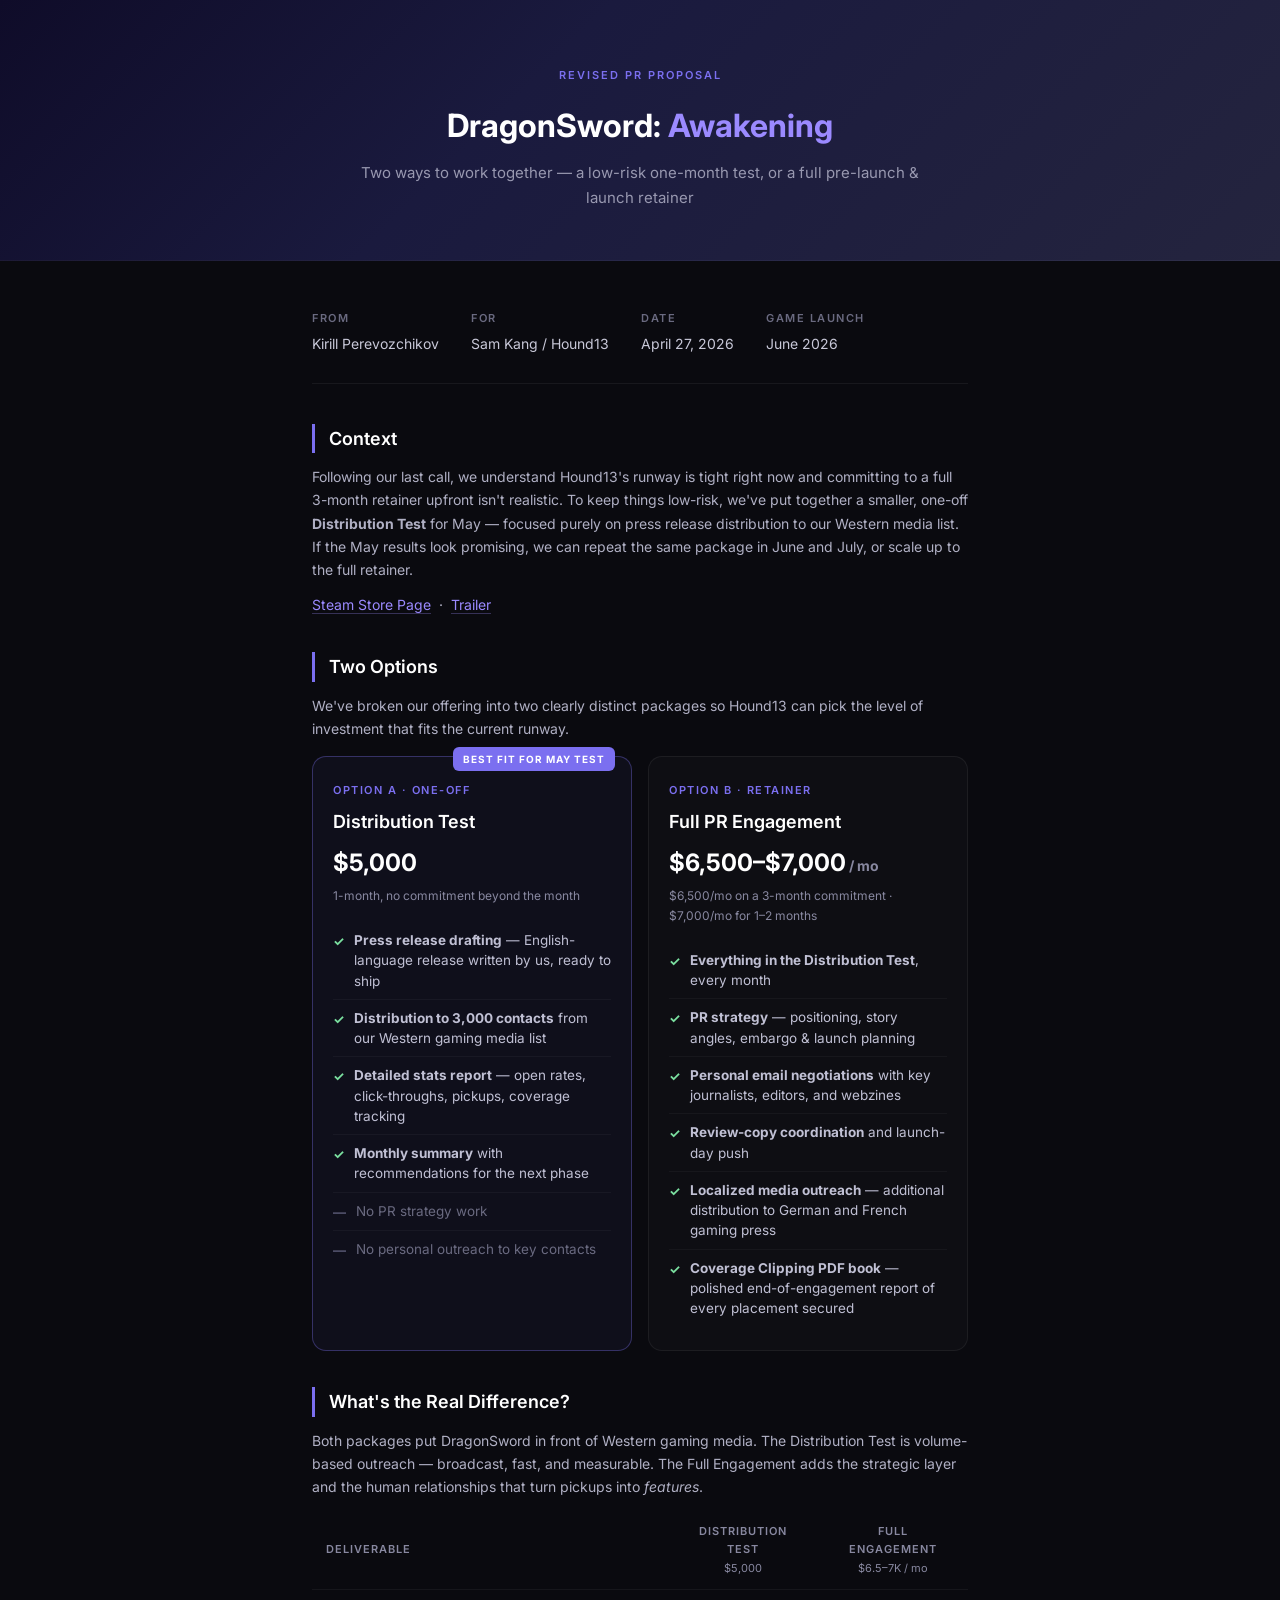
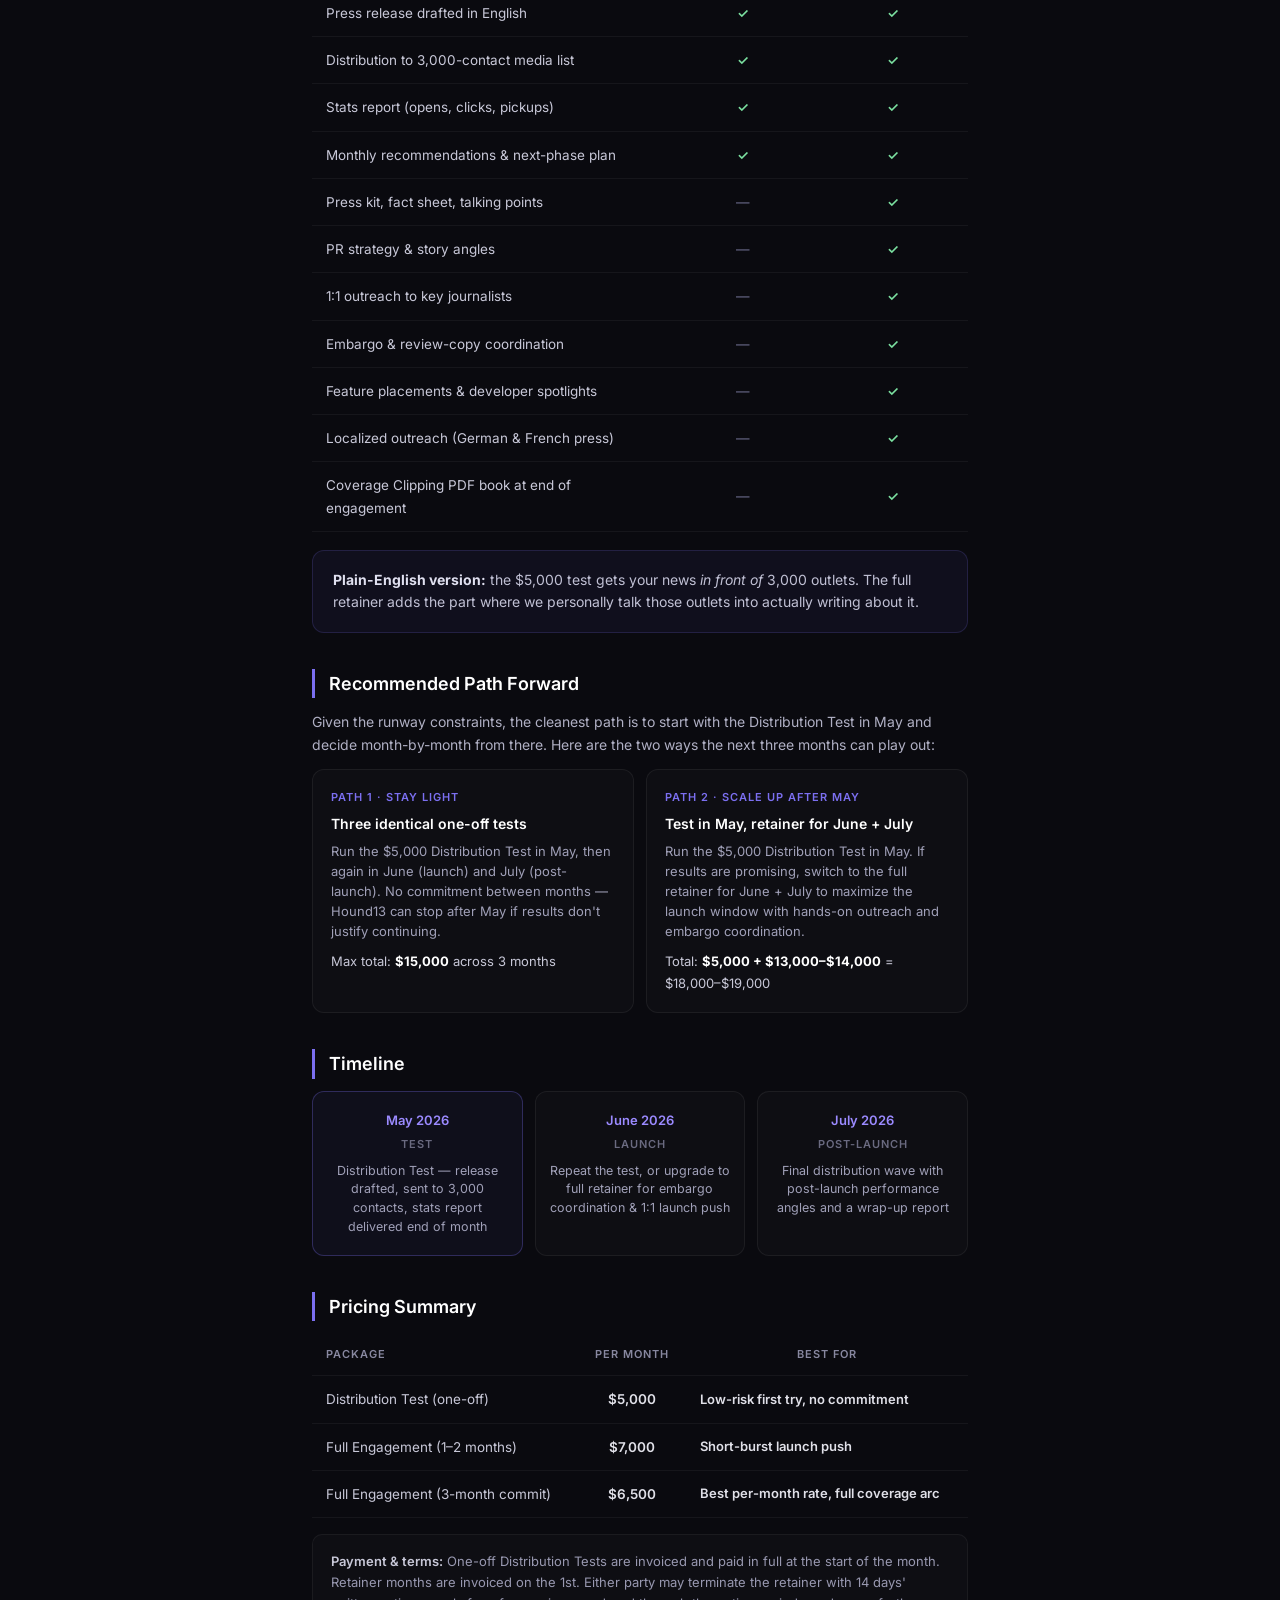
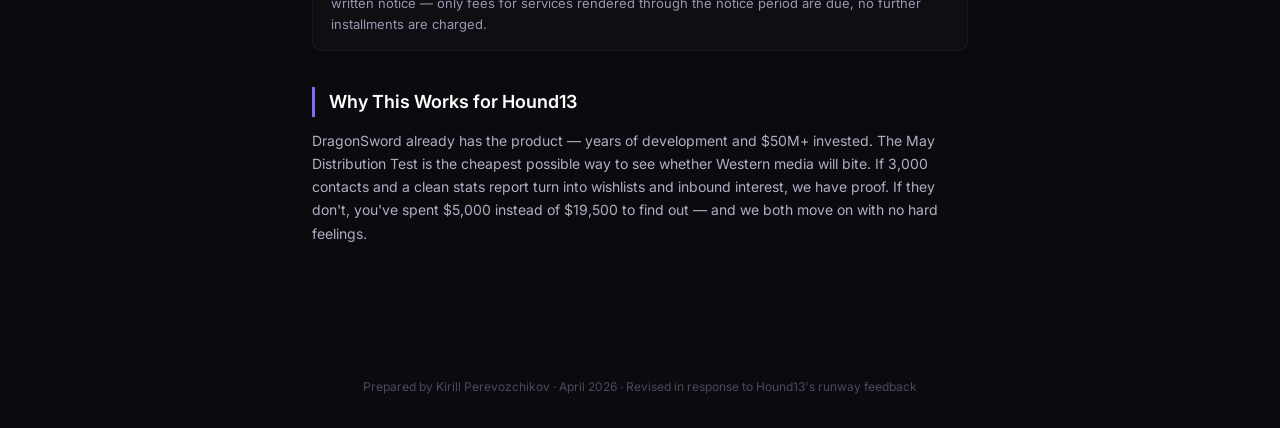
==== proposals/preview-1/index.html @ 6b4fb5d0 "Add proposal preview" ====
<!DOCTYPE html>
<html lang="en">
<head>
<meta charset="UTF-8">
<meta name="viewport" content="width=device-width, initial-scale=1.0">
<title>DragonSword: Awakening — PR Proposal (Revised)</title>
<style>
  @import url('https://fonts.googleapis.com/css2?family=Inter:wght@400;500;600;700&display=swap');

  * { margin: 0; padding: 0; box-sizing: border-box; }

  body {
    font-family: 'Inter', -apple-system, BlinkMacSystemFont, sans-serif;
    background: #0a0a0f;
    color: #e0e0e8;
    line-height: 1.65;
    padding: 0;
  }

  /* Hero */
  .hero {
    background: linear-gradient(135deg, #0f0c29 0%, #1a1a3e 40%, #24243e 100%);
    border-bottom: 1px solid rgba(255,255,255,0.06);
    padding: 60px 40px 50px;
    text-align: center;
  }
  .hero .tag {
    display: inline-block;
    font-size: 11px;
    font-weight: 600;
    letter-spacing: 2px;
    text-transform: uppercase;
    color: #7b6ff0;
    margin-bottom: 16px;
  }
  .hero h1 {
    font-size: 32px;
    font-weight: 700;
    color: #fff;
    margin-bottom: 8px;
  }
  .hero h1 span { color: #9b8aff; }
  .hero .subtitle {
    font-size: 15px;
    color: #9898b0;
    max-width: 560px;
    margin: 0 auto;
  }

  /* Container */
  .container {
    max-width: 720px;
    margin: 0 auto;
    padding: 48px 32px 64px;
  }

  /* Meta row */
  .meta {
    display: flex;
    gap: 32px;
    flex-wrap: wrap;
    margin-bottom: 40px;
    padding-bottom: 28px;
    border-bottom: 1px solid rgba(255,255,255,0.06);
  }
  .meta-item .label {
    font-size: 11px;
    font-weight: 600;
    letter-spacing: 1.5px;
    text-transform: uppercase;
    color: #6a6a80;
    margin-bottom: 4px;
  }
  .meta-item .value {
    font-size: 14px;
    color: #c8c8d8;
  }

  /* Sections */
  .section { margin-bottom: 36px; }
  .section h2 {
    font-size: 18px;
    font-weight: 600;
    color: #fff;
    margin-bottom: 12px;
    padding-left: 14px;
    border-left: 3px solid #7b6ff0;
  }
  .section p {
    font-size: 14px;
    color: #b0b0c4;
    margin-bottom: 12px;
  }
  .section a {
    color: #9b8aff;
    text-decoration: none;
    border-bottom: 1px solid rgba(155,138,255,0.3);
  }
  .section a:hover { border-bottom-color: #9b8aff; }

  /* Note callout */
  .note {
    background: rgba(123,111,240,0.06);
    border: 1px solid rgba(123,111,240,0.18);
    border-radius: 12px;
    padding: 18px 20px;
    margin-bottom: 12px;
    font-size: 14px;
    color: #c0c0d4;
    line-height: 1.6;
  }
  .note strong { color: #e0e0f0; }

  /* Two-tier package cards */
  .tiers {
    display: grid;
    grid-template-columns: 1fr 1fr;
    gap: 16px;
    margin-top: 16px;
  }
  .tier {
    background: rgba(255,255,255,0.02);
    border: 1px solid rgba(255,255,255,0.06);
    border-radius: 14px;
    padding: 24px 20px;
    display: flex;
    flex-direction: column;
  }
  .tier.recommended {
    border-color: rgba(123,111,240,0.35);
    background: rgba(123,111,240,0.05);
    position: relative;
  }
  .tier.recommended::after {
    content: 'Best fit for May test';
    position: absolute;
    top: -10px;
    right: 16px;
    background: #7b6ff0;
    color: #fff;
    font-size: 10px;
    font-weight: 700;
    letter-spacing: 1px;
    text-transform: uppercase;
    padding: 4px 10px;
    border-radius: 6px;
  }
  .tier .tier-name {
    font-size: 11px;
    font-weight: 600;
    letter-spacing: 1.5px;
    text-transform: uppercase;
    color: #7b6ff0;
    margin-bottom: 8px;
  }
  .tier h3 {
    font-size: 18px;
    font-weight: 600;
    color: #fff;
    margin-bottom: 6px;
  }
  .tier .price {
    font-size: 24px;
    font-weight: 700;
    color: #fff;
    margin-bottom: 4px;
  }
  .tier .price-period {
    font-size: 12px;
    color: #8888a0;
    margin-bottom: 16px;
  }
  .tier ul {
    list-style: none;
    padding: 0;
    margin: 0;
  }
  .tier ul li {
    padding: 8px 0;
    font-size: 13.5px;
    color: #c0c0d4;
    line-height: 1.5;
    border-bottom: 1px solid rgba(255,255,255,0.04);
    display: flex;
    align-items: flex-start;
    gap: 10px;
  }
  .tier ul li:last-child { border-bottom: none; }
  .tier ul li .check {
    flex-shrink: 0;
    color: #7be0a0;
    font-weight: 700;
    font-size: 13px;
    margin-top: 2px;
  }
  .tier ul li .dash {
    flex-shrink: 0;
    color: #555570;
    font-weight: 700;
    font-size: 13px;
    margin-top: 2px;
  }
  .tier ul li.muted { color: #6a6a80; }

  /* Comparison table */
  .compare {
    width: 100%;
    border-collapse: collapse;
    margin-top: 12px;
    font-size: 13.5px;
  }
  .compare th,
  .compare td {
    text-align: left;
    padding: 12px 14px;
    border-bottom: 1px solid rgba(255,255,255,0.05);
  }
  .compare thead th {
    font-size: 11px;
    font-weight: 600;
    letter-spacing: 1px;
    text-transform: uppercase;
    color: #8888a0;
  }
  .compare thead th:nth-child(2),
  .compare thead th:nth-child(3) { text-align: center; }
  .compare tbody td:nth-child(2),
  .compare tbody td:nth-child(3) {
    text-align: center;
    font-weight: 600;
  }
  .compare tbody td:first-child {
    color: #c8c8d8;
  }
  .compare .yes { color: #7be0a0; }
  .compare .no { color: #555570; }
  .compare tbody tr:hover { background: rgba(255,255,255,0.015); }

  /* Path forward cards */
  .paths {
    display: grid;
    grid-template-columns: 1fr 1fr;
    gap: 12px;
    margin-top: 12px;
  }
  .path-card {
    background: rgba(255,255,255,0.02);
    border: 1px solid rgba(255,255,255,0.06);
    border-radius: 12px;
    padding: 18px 18px;
  }
  .path-card .path-label {
    font-size: 11px;
    font-weight: 600;
    letter-spacing: 1px;
    text-transform: uppercase;
    color: #7b6ff0;
    margin-bottom: 6px;
  }
  .path-card h4 {
    font-size: 14px;
    font-weight: 600;
    color: #fff;
    margin-bottom: 6px;
  }
  .path-card p {
    font-size: 13px;
    color: #a0a0b8;
    line-height: 1.55;
    margin: 0;
  }
  .path-card .total {
    margin-top: 10px;
    font-size: 13px;
    color: #c8c8d8;
  }
  .path-card .total strong { color: #fff; font-weight: 700; }

  /* Timeline */
  .timeline {
    display: grid;
    grid-template-columns: repeat(3, 1fr);
    gap: 12px;
    margin-top: 12px;
  }
  .timeline-card {
    background: rgba(255,255,255,0.02);
    border: 1px solid rgba(255,255,255,0.06);
    border-radius: 12px;
    padding: 18px 14px;
    text-align: center;
  }
  .timeline-card .month {
    font-size: 13px;
    font-weight: 600;
    color: #9b8aff;
    margin-bottom: 4px;
  }
  .timeline-card .phase {
    font-size: 11px;
    font-weight: 600;
    text-transform: uppercase;
    letter-spacing: 1px;
    color: #6a6a80;
    margin-bottom: 8px;
  }
  .timeline-card .desc {
    font-size: 12.5px;
    color: #a0a0b8;
    line-height: 1.5;
  }
  .timeline-card.active {
    border-color: rgba(123,111,240,0.3);
    background: rgba(123,111,240,0.05);
  }

  /* Cancellation block */
  .terms {
    margin-top: 16px;
    padding: 16px 18px;
    background: rgba(255,255,255,0.02);
    border: 1px solid rgba(255,255,255,0.05);
    border-radius: 10px;
    font-size: 13px;
    color: #9898b0;
    line-height: 1.6;
  }
  .terms strong { color: #c8c8d8; font-weight: 600; }

  /* CTA */
  .cta {
    margin-top: 48px;
    padding: 32px;
    background: linear-gradient(135deg, rgba(123,111,240,0.08), rgba(123,111,240,0.03));
    border: 1px solid rgba(123,111,240,0.15);
    border-radius: 14px;
    text-align: center;
  }
  .cta h3 {
    font-size: 17px;
    font-weight: 600;
    color: #fff;
    margin-bottom: 8px;
  }
  .cta p {
    font-size: 14px;
    color: #9898b0;
    margin-bottom: 0;
  }

  /* Footer */
  .footer {
    text-align: center;
    padding: 32px;
    font-size: 12px;
    color: #4a4a60;
  }

  @media (max-width: 600px) {
    .hero { padding: 40px 24px 36px; }
    .hero h1 { font-size: 24px; }
    .container { padding: 32px 20px 48px; }
    .timeline { grid-template-columns: 1fr; }
    .tiers { grid-template-columns: 1fr; }
    .paths { grid-template-columns: 1fr; }
    .meta { flex-direction: column; gap: 16px; }
    .compare th, .compare td { padding: 10px 8px; font-size: 12.5px; }
  }
</style>
</head>
<body>

<div class="hero">
  <div class="tag">Revised PR Proposal</div>
  <h1>DragonSword: <span>Awakening</span></h1>
  <p class="subtitle">Two ways to work together — a low-risk one-month test, or a full pre-launch & launch retainer</p>
</div>

<div class="container">

  <div class="meta">
    <div class="meta-item">
      <div class="label">From</div>
      <div class="value">Kirill Perevozchikov</div>
    </div>
    <div class="meta-item">
      <div class="label">For</div>
      <div class="value">Sam Kang / Hound13</div>
    </div>
    <div class="meta-item">
      <div class="label">Date</div>
      <div class="value">April 27, 2026</div>
    </div>
    <div class="meta-item">
      <div class="label">Game Launch</div>
      <div class="value">June 2026</div>
    </div>
  </div>

  <!-- Context -->
  <div class="section">
    <h2>Context</h2>
    <p>Following our last call, we understand Hound13's runway is tight right now and committing to a full 3-month retainer upfront isn't realistic. To keep things low-risk, we've put together a smaller, one-off <strong>Distribution Test</strong> for May — focused purely on press release distribution to our Western media list. If the May results look promising, we can repeat the same package in June and July, or scale up to the full retainer.</p>
    <p>
      <a href="https://store.steampowered.com/app/4570720/DragonSword__Awakening/" target="_blank">Steam Store Page</a> &nbsp;·&nbsp;
      <a href="https://www.youtube.com/watch?v=bvqGAuu-ZIM" target="_blank">Trailer</a>
    </p>
  </div>

  <!-- Two options at a glance -->
  <div class="section">
    <h2>Two Options</h2>
    <p>We've broken our offering into two clearly distinct packages so Hound13 can pick the level of investment that fits the current runway.</p>

    <div class="tiers">
      <div class="tier recommended">
        <div class="tier-name">Option A · One-off</div>
        <h3>Distribution Test</h3>
        <div class="price">$5,000</div>
        <div class="price-period">1-month, no commitment beyond the month</div>
        <ul>
          <li><span class="check">✓</span><span><strong>Press release drafting</strong> — English-language release written by us, ready to ship</span></li>
          <li><span class="check">✓</span><span><strong>Distribution to 3,000 contacts</strong> from our Western gaming media list</span></li>
          <li><span class="check">✓</span><span><strong>Detailed stats report</strong> — open rates, click-throughs, pickups, coverage tracking</span></li>
          <li><span class="check">✓</span><span><strong>Monthly summary</strong> with recommendations for the next phase</span></li>
          <li class="muted"><span class="dash">—</span><span>No PR strategy work</span></li>
          <li class="muted"><span class="dash">—</span><span>No personal outreach to key contacts</span></li>
        </ul>
      </div>

      <div class="tier">
        <div class="tier-name">Option B · Retainer</div>
        <h3>Full PR Engagement</h3>
        <div class="price">$6,500–$7,000<span style="font-size:14px; color:#8888a0;"> / mo</span></div>
        <div class="price-period">$6,500/mo on a 3-month commitment · $7,000/mo for 1–2 months</div>
        <ul>
          <li><span class="check">✓</span><span><strong>Everything in the Distribution Test</strong>, every month</span></li>
          <li><span class="check">✓</span><span><strong>PR strategy</strong> — positioning, story angles, embargo & launch planning</span></li>
          <li><span class="check">✓</span><span><strong>Personal email negotiations</strong> with key journalists, editors, and webzines</span></li>
          <li><span class="check">✓</span><span><strong>Review-copy coordination</strong> and launch-day push</span></li>
          <li><span class="check">✓</span><span><strong>Localized media outreach</strong> — additional distribution to German and French gaming press</span></li>
          <li><span class="check">✓</span><span><strong>Coverage Clipping PDF book</strong> — polished end-of-engagement report of every placement secured</span></li>
        </ul>
      </div>
    </div>
  </div>

  <!-- Side-by-side comparison -->
  <div class="section">
    <h2>What's the Real Difference?</h2>
    <p>Both packages put DragonSword in front of Western gaming media. The Distribution Test is volume-based outreach — broadcast, fast, and measurable. The Full Engagement adds the strategic layer and the human relationships that turn pickups into <em>features</em>.</p>
    <table class="compare">
      <thead>
        <tr>
          <th>Deliverable</th>
          <th>Distribution Test<br><span style="font-weight:400; text-transform:none; letter-spacing:0;">$5,000</span></th>
          <th>Full Engagement<br><span style="font-weight:400; text-transform:none; letter-spacing:0;">$6.5–7K / mo</span></th>
        </tr>
      </thead>
      <tbody>
        <tr><td>Press release drafted in English</td><td class="yes">✓</td><td class="yes">✓</td></tr>
        <tr><td>Distribution to 3,000-contact media list</td><td class="yes">✓</td><td class="yes">✓</td></tr>
        <tr><td>Stats report (opens, clicks, pickups)</td><td class="yes">✓</td><td class="yes">✓</td></tr>
        <tr><td>Monthly recommendations & next-phase plan</td><td class="yes">✓</td><td class="yes">✓</td></tr>
        <tr><td>Press kit, fact sheet, talking points</td><td class="no">—</td><td class="yes">✓</td></tr>
        <tr><td>PR strategy & story angles</td><td class="no">—</td><td class="yes">✓</td></tr>
        <tr><td>1:1 outreach to key journalists</td><td class="no">—</td><td class="yes">✓</td></tr>
        <tr><td>Embargo & review-copy coordination</td><td class="no">—</td><td class="yes">✓</td></tr>
        <tr><td>Feature placements & developer spotlights</td><td class="no">—</td><td class="yes">✓</td></tr>
        <tr><td>Localized outreach (German & French press)</td><td class="no">—</td><td class="yes">✓</td></tr>
        <tr><td>Coverage Clipping PDF book at end of engagement</td><td class="no">—</td><td class="yes">✓</td></tr>
      </tbody>
    </table>
    <div class="note" style="margin-top:18px;"><strong>Plain-English version:</strong> the $5,000 test gets your news <em>in front of</em> 3,000 outlets. The full retainer adds the part where we personally talk those outlets into actually writing about it.</div>
  </div>

  <!-- Recommended path -->
  <div class="section">
    <h2>Recommended Path Forward</h2>
    <p>Given the runway constraints, the cleanest path is to start with the Distribution Test in May and decide month-by-month from there. Here are the two ways the next three months can play out:</p>

    <div class="paths">
      <div class="path-card">
        <div class="path-label">Path 1 · Stay light</div>
        <h4>Three identical one-off tests</h4>
        <p>Run the $5,000 Distribution Test in May, then again in June (launch) and July (post-launch). No commitment between months — Hound13 can stop after May if results don't justify continuing.</p>
        <div class="total">Max total: <strong>$15,000</strong> across 3 months</div>
      </div>
      <div class="path-card">
        <div class="path-label">Path 2 · Scale up after May</div>
        <h4>Test in May, retainer for June + July</h4>
        <p>Run the $5,000 Distribution Test in May. If results are promising, switch to the full retainer for June + July to maximize the launch window with hands-on outreach and embargo coordination.</p>
        <div class="total">Total: <strong>$5,000 + $13,000–$14,000</strong> = $18,000–$19,000</div>
      </div>
    </div>
  </div>

  <!-- Timeline -->
  <div class="section">
    <h2>Timeline</h2>
    <div class="timeline">
      <div class="timeline-card active">
        <div class="month">May 2026</div>
        <div class="phase">Test</div>
        <div class="desc">Distribution Test — release drafted, sent to 3,000 contacts, stats report delivered end of month</div>
      </div>
      <div class="timeline-card">
        <div class="month">June 2026</div>
        <div class="phase">Launch</div>
        <div class="desc">Repeat the test, or upgrade to full retainer for embargo coordination & 1:1 launch push</div>
      </div>
      <div class="timeline-card">
        <div class="month">July 2026</div>
        <div class="phase">Post-Launch</div>
        <div class="desc">Final distribution wave with post-launch performance angles and a wrap-up report</div>
      </div>
    </div>
  </div>

  <!-- Pricing summary -->
  <div class="section">
    <h2>Pricing Summary</h2>
    <table class="compare">
      <thead>
        <tr>
          <th>Package</th>
          <th>Per Month</th>
          <th>Best For</th>
        </tr>
      </thead>
      <tbody>
        <tr>
          <td>Distribution Test (one-off)</td>
          <td>$5,000</td>
          <td style="text-align:left; font-size:13px;">Low-risk first try, no commitment</td>
        </tr>
        <tr>
          <td>Full Engagement (1–2 months)</td>
          <td>$7,000</td>
          <td style="text-align:left; font-size:13px;">Short-burst launch push</td>
        </tr>
        <tr>
          <td>Full Engagement (3-month commit)</td>
          <td>$6,500</td>
          <td style="text-align:left; font-size:13px;">Best per-month rate, full coverage arc</td>
        </tr>
      </tbody>
    </table>
    <div class="terms">
      <strong>Payment & terms:</strong> One-off Distribution Tests are invoiced and paid in full at the start of the month. Retainer months are invoiced on the 1st. Either party may terminate the retainer with 14 days' written notice — only fees for services rendered through the notice period are due, no further installments are charged.
    </div>
  </div>

  <!-- Why -->
  <div class="section">
    <h2>Why This Works for Hound13</h2>
    <p>DragonSword already has the product — years of development and $50M+ invested. The May Distribution Test is the cheapest possible way to see whether Western media will bite. If 3,000 contacts and a clean stats report turn into wishlists and inbound interest, we have proof. If they don't, you've spent $5,000 instead of $19,500 to find out — and we both move on with no hard feelings.</p>
  </div>


</div>

<div class="footer">
  Prepared by Kirill Perevozchikov · April 2026 · Revised in response to Hound13's runway feedback
</div>

</body>
</html>
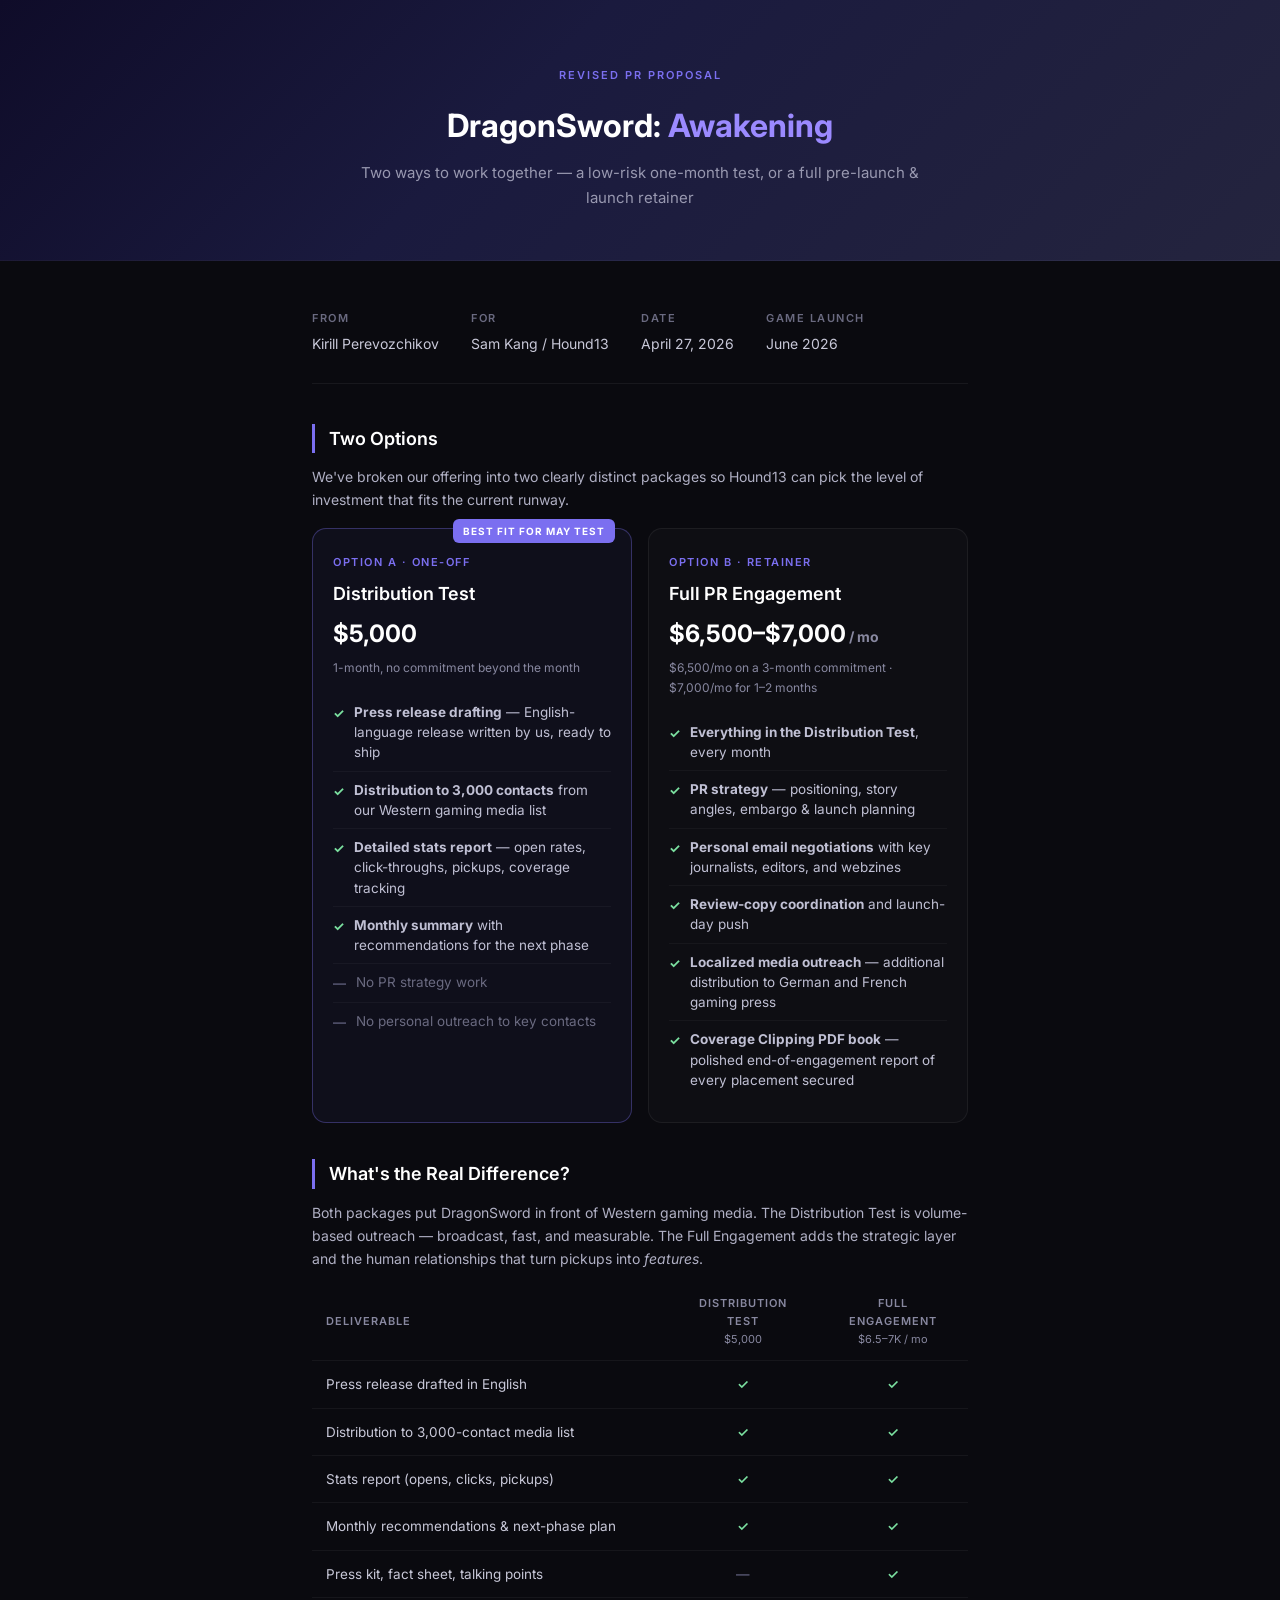
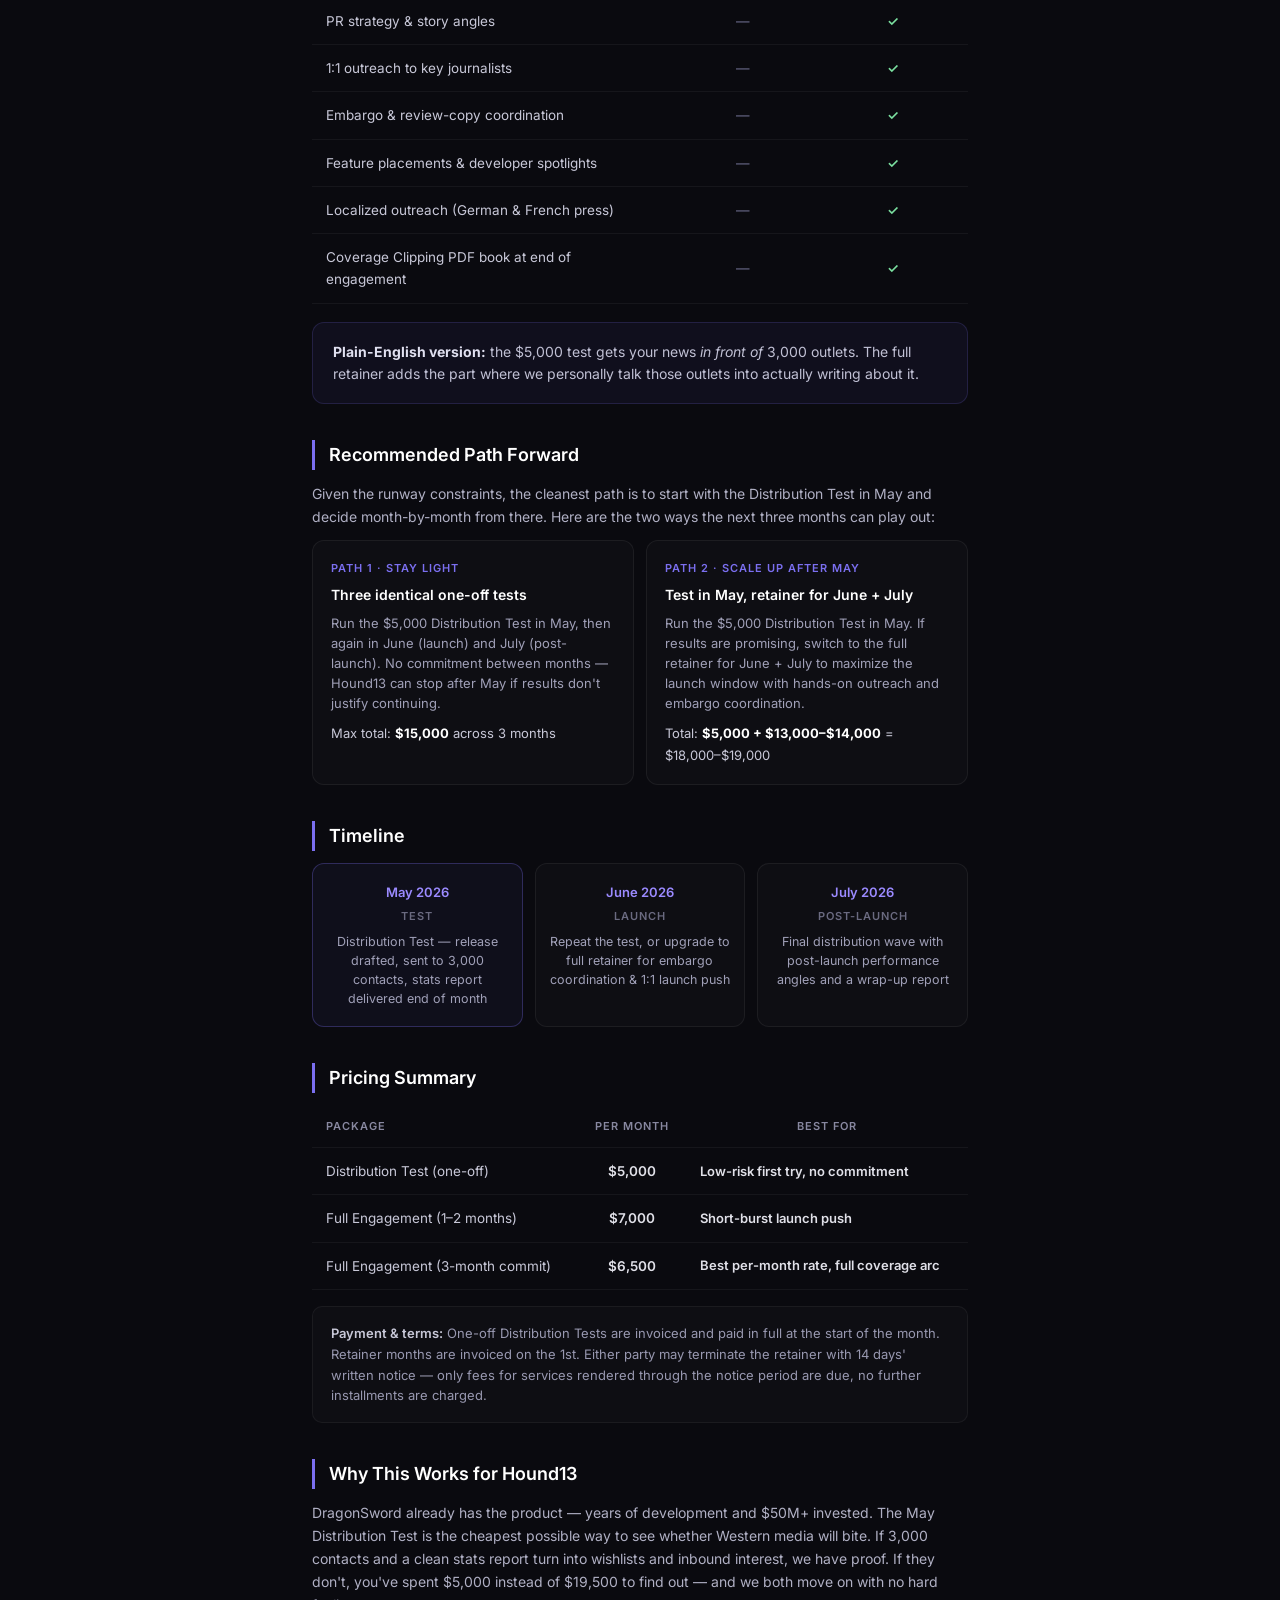
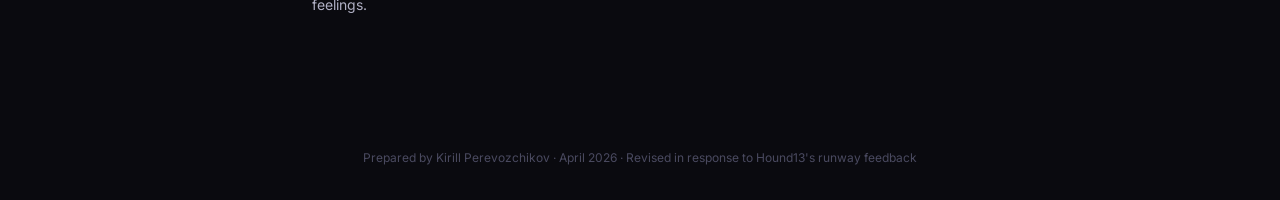
==== commit 791aecb8: "Update proposal preview" ====
--- a/proposals/preview-1/index.html
+++ b/proposals/preview-1/index.html
@@ -395,16 +395,6 @@
       <div class="label">Game Launch</div>
       <div class="value">June 2026</div>
     </div>
-  </div>
-
-  <!-- Context -->
-  <div class="section">
-    <h2>Context</h2>
-    <p>Following our last call, we understand Hound13's runway is tight right now and committing to a full 3-month retainer upfront isn't realistic. To keep things low-risk, we've put together a smaller, one-off <strong>Distribution Test</strong> for May — focused purely on press release distribution to our Western media list. If the May results look promising, we can repeat the same package in June and July, or scale up to the full retainer.</p>
-    <p>
-      <a href="https://store.steampowered.com/app/4570720/DragonSword__Awakening/" target="_blank">Steam Store Page</a> &nbsp;·&nbsp;
-      <a href="https://www.youtube.com/watch?v=bvqGAuu-ZIM" target="_blank">Trailer</a>
-    </p>
   </div>
 
   <!-- Two options at a glance -->
